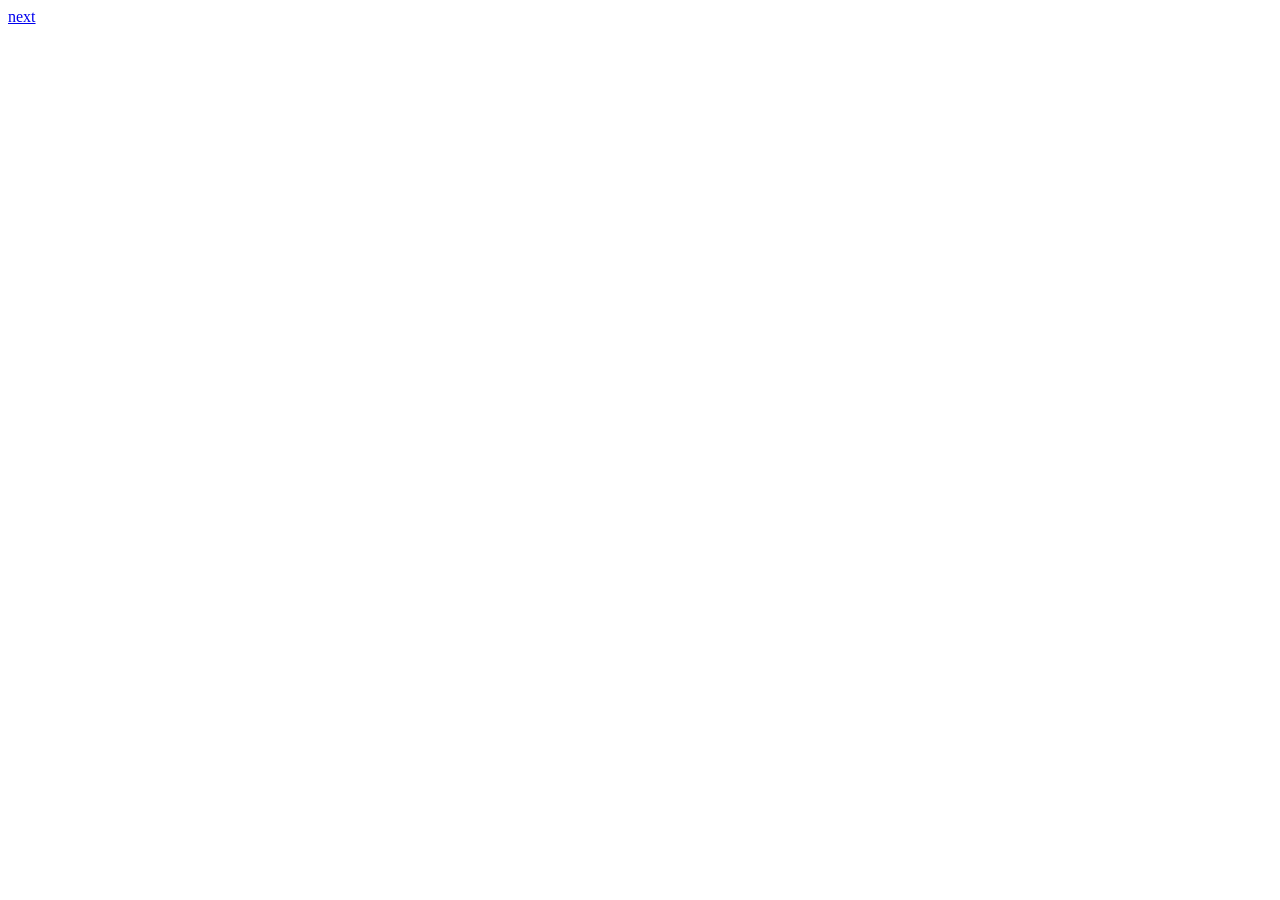
==== index.html @ debd853f "make root folder 3.3" ====
<html lang="en">
<head>
    <meta charset="UTF-8">
    <meta name="viewport" content="width=device-width, initial-scale=1.0">
    <title>Document</title>
</head>
<body>
    <a href="about.html">next</a>
    
</body>
</html>
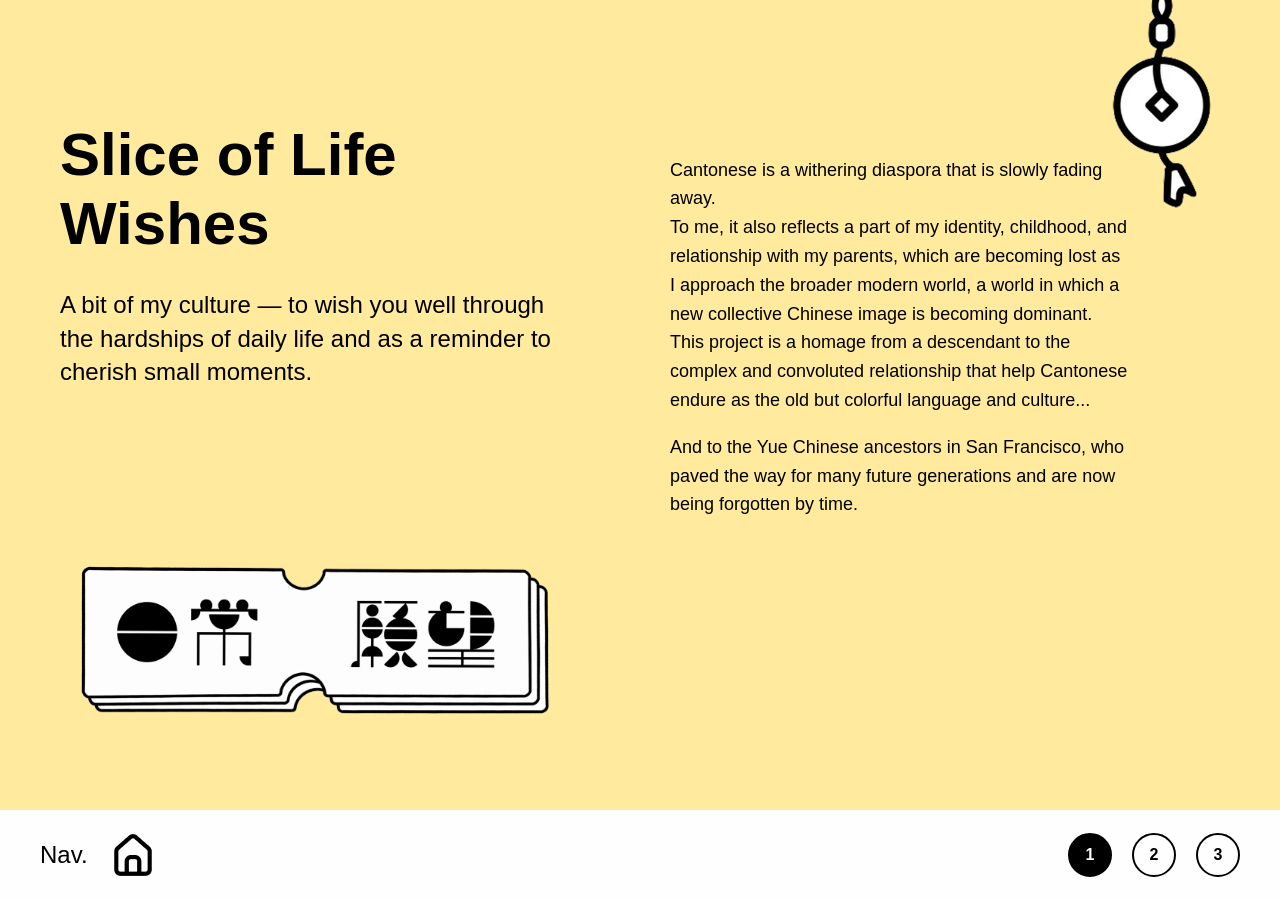
==== commit 94ca9624: "js may not work" ====
--- a/index.html
+++ b/index.html
@@ -1,11 +1,60 @@
 <html lang="en">
+
 <head>
     <meta charset="UTF-8">
     <meta name="viewport" content="width=device-width, initial-scale=1.0">
-    <title>Document</title>
+    <title>日常願望 slice of life wishes</title>
+    <link rel="stylesheet" href="styles.css">
+
+    <link rel="preconnect" href="https://fonts.googleapis.com">
+    <link rel="preconnect" href="https://fonts.gstatic.com" crossorigin>
+    <link
+        href="https://fonts.googleapis.com/css2?family=Chiron+GoRound+TC:wght@200..900&family=LXGW+WenKai+Mono+TC&family=Noto+Sans+HK:wght@100..900&family=Noto+Sans+TC:wght@100..900&family=Pixelify+Sans:wght@400..700&family=SN+Pro:ital,wght@0,200..900;1,200..900&family=Sankofa+Display&family=WDXL+Lubrifont+JP+N&display=swap"
+        rel="stylesheet">
+
 </head>
+
 <body>
-    <a href="about.html">next</a>
-    
+    <div class="page">
+        <main class="content">
+            <div class="left">
+                <h1>Slice of Life Wishes</h1>
+                <p class="intro">
+                    A bit of my culture — to wish you well through the hardships of daily life and as a reminder to
+                    cherish small moments.
+                </p>
+            </div>
+
+            <div class="right">
+                <p><br><br>Cantonese is a withering diaspora that is slowly fading away. <br>
+                    To me, it also reflects a part of my identity, childhood, and relationship with my parents, which
+                    are
+                    becoming lost as I approach the broader modern world, a world in which a new collective Chinese
+                    image is becoming dominant.
+                    This project is a homage from a descendant to the complex and convoluted relationship
+                    that help Cantonese endure as the old but colorful language and culture...</p>
+
+                <p>And to the Yue Chinese ancestors in San Francisco,
+                    who paved the way for many future generations and are now being forgotten by time. </p>
+            </div>
+
+            <img class="charm" src="images/charm.png" alt="charm">
+            <img class="namecard" src="images/namecard.png" alt="namecard">
+        </main>
+
+        <nav class="bottom-nav">
+            <div class="nav-left">
+                <span>Nav.</span>
+                <img src="images/home-icon.png" alt="home-icon">
+            </div>
+            <div class="nav-right">
+                <a href="wish1.html" class="nav-link active">1</a>
+                <a href="wish2.html" class="nav-link">2</a>
+                <a href="wish3.html" class="nav-link">3</a>
+            </div>
+        </nav>
+    </div>
+
 </body>
+
 </html>
--- a/styles.css
+++ b/styles.css
@@ -0,0 +1,110 @@
+body {
+  margin: 0;
+  font-family: "SN Pro", sans-serif;
+  font-optical-sizing: auto;
+  font-weight: 400;
+  font-style: normal;
+  background: #dcdcdc;
+}
+
+.page {
+  display: flex;
+  flex-direction: column;
+  min-height: 100vh;
+}
+
+.content {
+  position: relative;
+  flex: 1;
+  background: #FFEA9E;
+  padding: 80px 60px;
+  display: grid;
+  grid-template-columns: 1fr 1fr;
+  gap: 60px;
+}
+
+.left h1 {
+  font-size: 60px;
+  margin-bottom: 30px;
+}
+
+.intro {
+  font-size: 24px;
+  line-height: 1.4;
+  max-width: 500px;
+}
+
+.right {
+  font-size: 18px;
+  font-weight: 300;
+  line-height: 1.6;
+  max-width: 460px;
+}
+
+.charm {
+  position: absolute;
+  top: 0px;
+  right: 35px;
+  width: 160px;
+}
+
+.namecard {
+  position: absolute;
+  bottom: 60px;
+  left: 20px;
+  width: 600px;
+}
+
+.bottom-nav {
+  background: #fefefe;
+  padding: 20px 40px;
+  display: flex;
+  justify-content: space-between;
+  align-items: center;
+}
+
+.nav-left {
+  display: flex;
+  align-items: center;
+  gap: 20px;
+  font-size: 24px;
+}
+
+.home-icon {
+  width: 28px;
+  cursor: pointer;
+}
+
+.nav-right {
+  display: flex;
+  gap: 20px;
+}
+
+.nav-link { /* 1, 2, 3*/
+  width: 40px;
+  height: 40px;
+  border: 2px solid black;
+  border-radius: 50%;
+  display: flex;
+  align-items: center;
+  justify-content: center;
+  /*number font*/
+  text-decoration: none;
+  color: black;
+  font-weight: bold;
+  transition: all 0.2s ease;
+}
+
+.nav-link.active {
+  background: black;
+  color: white;
+}
+
+/* Page backgrounds */
+body.page-one {
+  background: #387AFF;
+}
+
+body.page-two {
+  background: #E0FECA;
+}
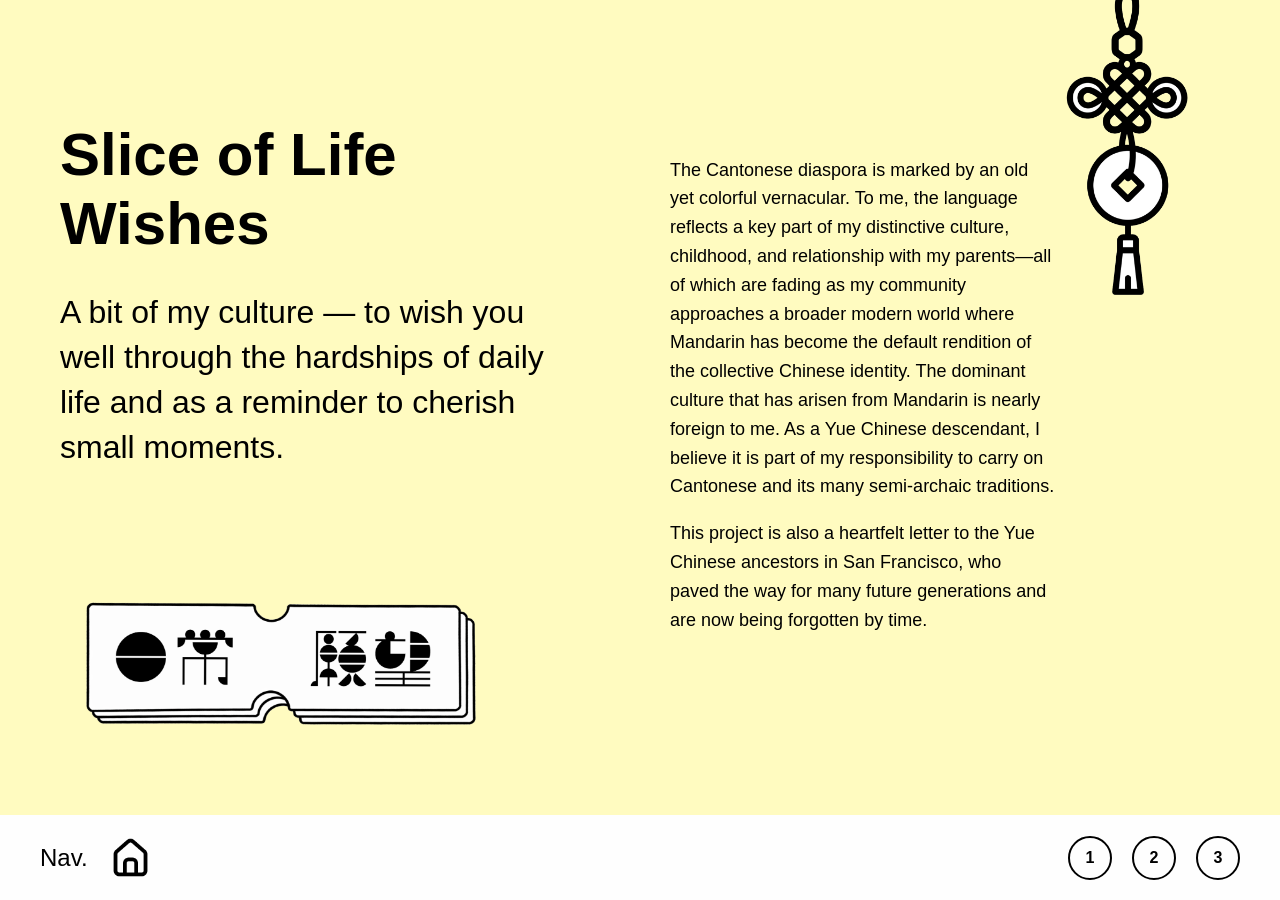
==== commit e0cad366: "ready onto sketch3" ====
--- a/index.html
+++ b/index.html
@@ -26,16 +26,15 @@
             </div>
 
             <div class="right">
-                <p><br><br>Cantonese is a withering diaspora that is slowly fading away. <br>
-                    To me, it also reflects a part of my identity, childhood, and relationship with my parents, which
-                    are
-                    becoming lost as I approach the broader modern world, a world in which a new collective Chinese
-                    image is becoming dominant.
-                    This project is a homage from a descendant to the complex and convoluted relationship
-                    that help Cantonese endure as the old but colorful language and culture...</p>
+                <p><br><br>The Cantonese diaspora is marked by an old yet colorful vernacular. To me, the language
+                    reflects a key part of my distinctive culture, childhood, and relationship with my parents—all of
+                    which are fading as my community approaches a broader modern world where Mandarin has become the
+                    default rendition of the collective Chinese identity. The dominant culture that has arisen from
+                    Mandarin is nearly foreign to me. As a Yue Chinese descendant, I believe it is part of my
+                    responsibility to carry on Cantonese and its many semi-archaic traditions.</p>
 
-                <p>And to the Yue Chinese ancestors in San Francisco,
-                    who paved the way for many future generations and are now being forgotten by time. </p>
+                <p>This project is also a heartfelt letter to the Yue Chinese ancestors in San Francisco, who paved the
+                    way for many future generations and are now being forgotten by time.</p>
             </div>
 
             <img class="charm" src="images/charm.png" alt="charm">
@@ -45,14 +44,25 @@
         <nav class="bottom-nav">
             <div class="nav-left">
                 <span>Nav.</span>
-                <img src="images/home-icon.png" alt="home-icon">
+                <a href="index.html"><img class="home-icon" src="images/home-icon.png" alt="home-icon"></a>
             </div>
             <div class="nav-right">
-                <a href="wish1.html" class="nav-link active">1</a>
+                <a href="wish1.html" class="nav-link">1</a>
                 <a href="wish2.html" class="nav-link">2</a>
                 <a href="wish3.html" class="nav-link">3</a>
             </div>
         </nav>
+
+        <script>
+            const currentPage =
+                window.location.pathname.split("/").pop() || "index.html";
+
+            document.querySelectorAll(".nav-link, .home-link").forEach(link => {
+                if (link.getAttribute("href") === currentPage) {
+                    link.classList.add("active");
+                }
+            });
+        </script>
     </div>
 
 </body>
--- a/styles.css
+++ b/styles.css
@@ -16,7 +16,7 @@
 .content {
   position: relative;
   flex: 1;
-  background: #FFEA9E;
+  background: #FFFBC0;
   padding: 80px 60px;
   display: grid;
   grid-template-columns: 1fr 1fr;
@@ -29,7 +29,7 @@
 }
 
 .intro {
-  font-size: 24px;
+  font-size: 32px;
   line-height: 1.4;
   max-width: 500px;
 }
@@ -38,21 +38,21 @@
   font-size: 18px;
   font-weight: 300;
   line-height: 1.6;
-  max-width: 460px;
+  max-width: 385px;
 }
 
 .charm {
   position: absolute;
-  top: 0px;
-  right: 35px;
-  width: 160px;
+  top: -15px;
+  right: 32px;
+  width: 240px;
 }
 
 .namecard {
   position: absolute;
   bottom: 60px;
-  left: 20px;
-  width: 600px;
+  left: 35px;
+  width: 500px;
 }
 
 .bottom-nav {
@@ -71,7 +71,7 @@
 }
 
 .home-icon {
-  width: 28px;
+  width: 45px;
   cursor: pointer;
 }
 
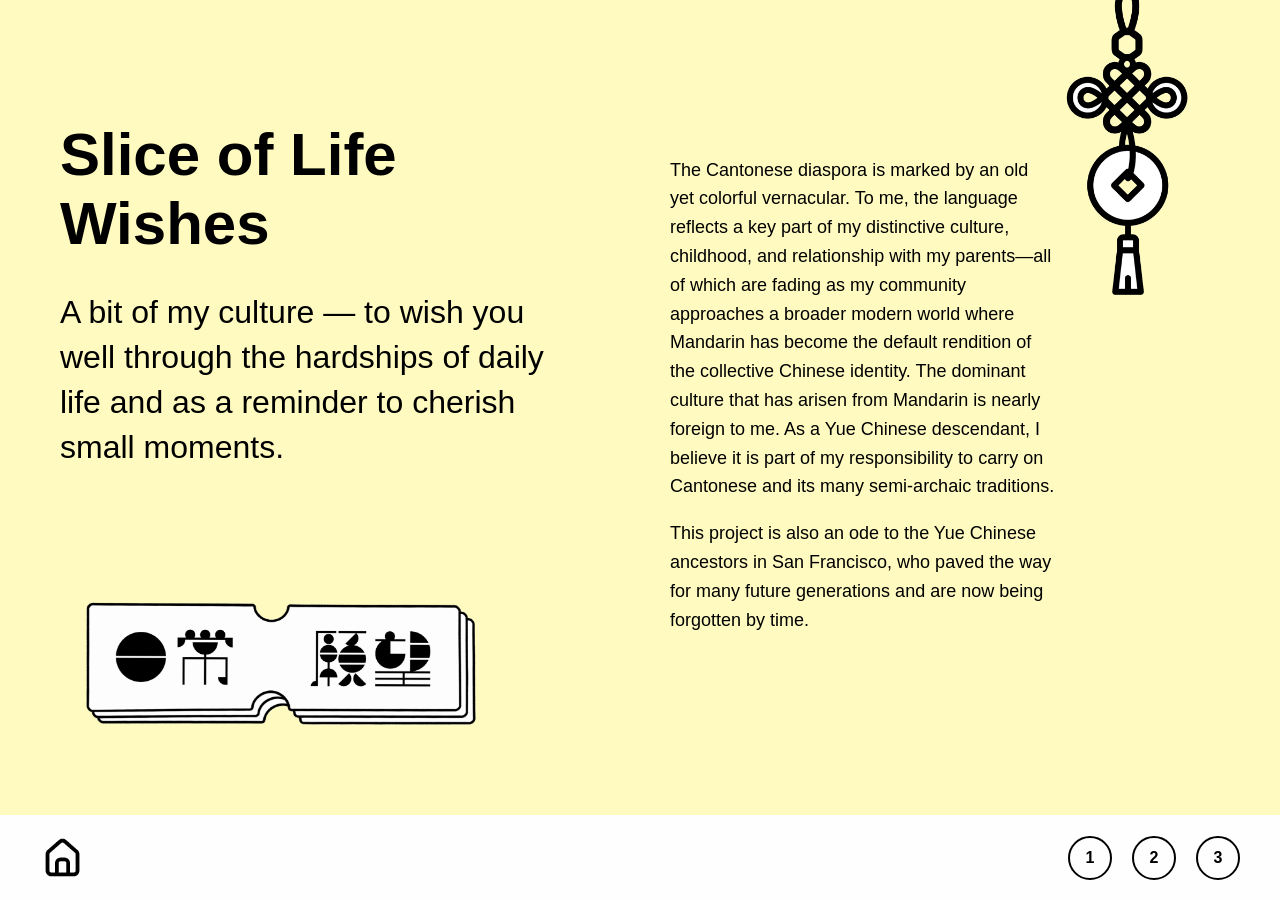
==== commit 036ace54: "final?" ====
--- a/index.html
+++ b/index.html
@@ -33,7 +33,7 @@
                     Mandarin is nearly foreign to me. As a Yue Chinese descendant, I believe it is part of my
                     responsibility to carry on Cantonese and its many semi-archaic traditions.</p>
 
-                <p>This project is also a heartfelt letter to the Yue Chinese ancestors in San Francisco, who paved the
+                <p>This project is also an ode to the Yue Chinese ancestors in San Francisco, who paved the
                     way for many future generations and are now being forgotten by time.</p>
             </div>
 
@@ -43,7 +43,6 @@
 
         <nav class="bottom-nav">
             <div class="nav-left">
-                <span>Nav.</span>
                 <a href="index.html"><img class="home-icon" src="images/home-icon.png" alt="home-icon"></a>
             </div>
             <div class="nav-right">
